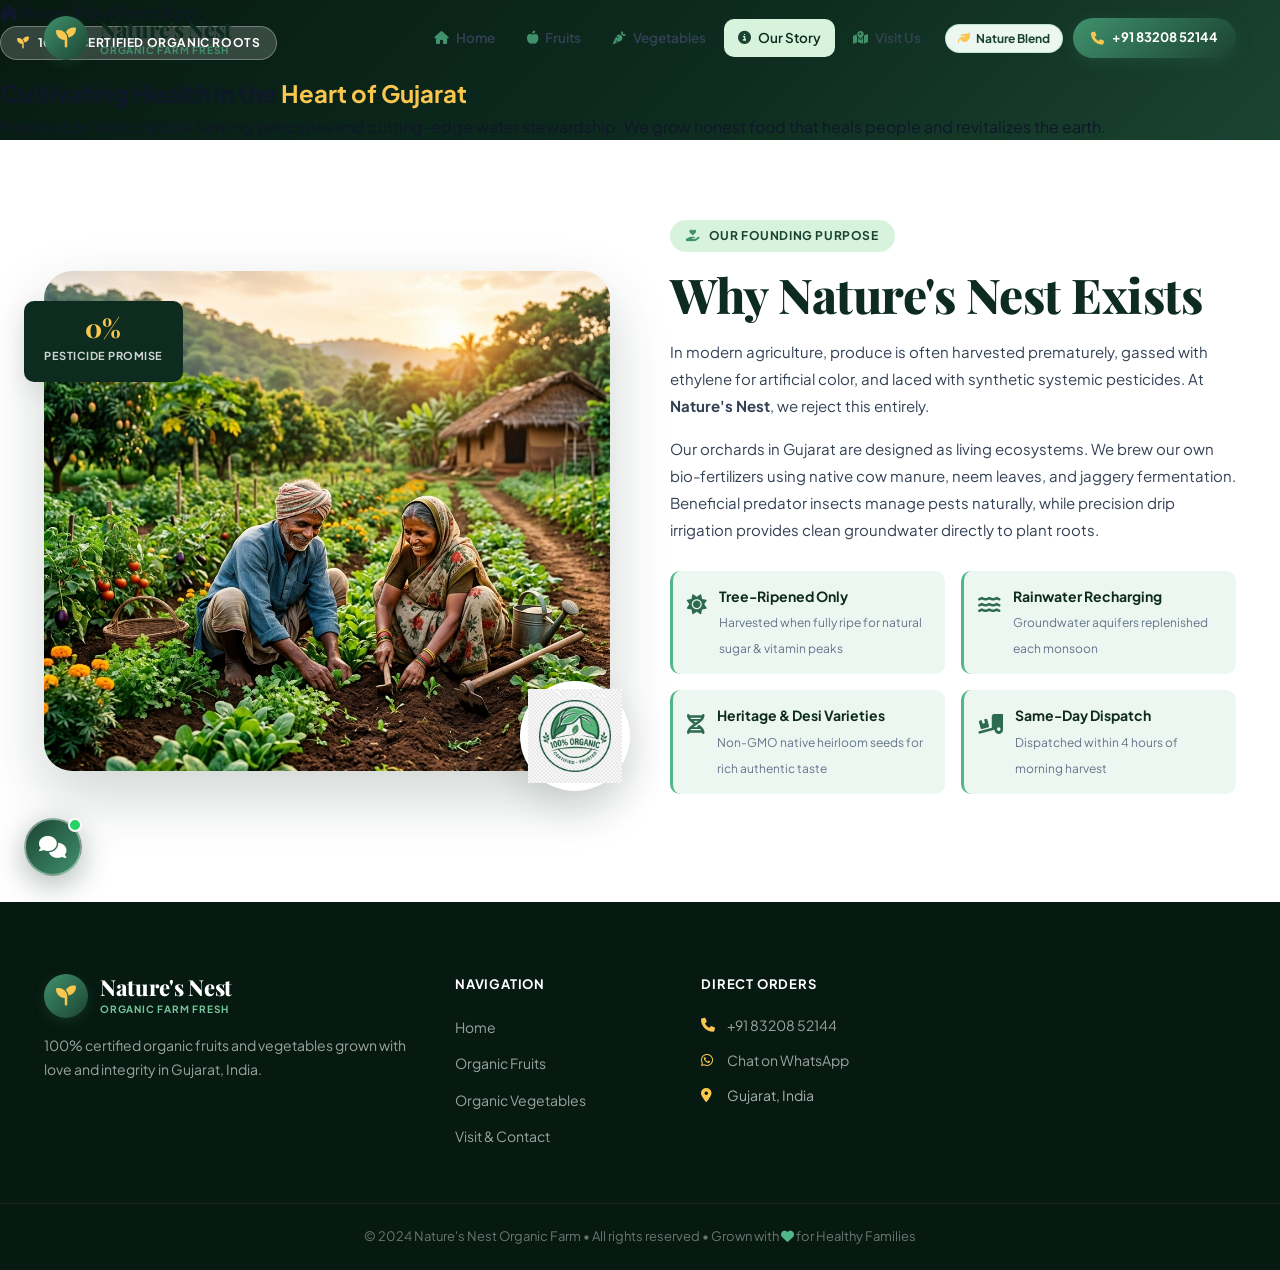
==== about.html @ e797f004 "feat: Fruit & Veg dual theme, 20 dedicated local produce images, AI Farm Chatbot, separate product-d" ====
<!DOCTYPE html>
<html lang="en">
<head>
  <meta charset="UTF-8" />
  <meta name="viewport" content="width=device-width, initial-scale=1.0" />

  <title>About Our Organic Farm | Nature's Nest Gujarat, India</title>
  <meta name="description" content="Learn about Nature's Nest Organic Farm in Gujarat — 100% chemical-free sustainable farming, native composting, drip irrigation, and heritage seeds." />
  <meta name="robots" content="index, follow" />

  <!-- Google Fonts -->
  <link rel="preconnect" href="https://fonts.googleapis.com" />
  <link rel="preconnect" href="https://fonts.gstatic.com" crossorigin />
  <link href="https://fonts.googleapis.com/css2?family=Playfair+Display:ital,wght@0,500;0,600;0,700;0,800;1,400&family=Plus+Jakarta+Sans:wght@300;400;500;600;700;800&display=swap" rel="stylesheet" />

  <!-- FontAwesome 6 -->
  <link rel="stylesheet" href="https://cdnjs.cloudflare.com/ajax/libs/font-awesome/6.5.1/css/all.min.css" />

  <!-- Stylesheets -->
  <link rel="stylesheet" href="css/shared.css" />
  <link rel="stylesheet" href="css/chatbot.css" />
  <link rel="stylesheet" href="css/home.css" />
</head>
<body>

  <!-- Navigation -->
  <header class="header scrolled" id="header">
    <div class="nav-container">
      <a href="index.html" class="logo" aria-label="Nature's Nest Home">
        <div class="logo-icon-wrap">
          <i class="fa-solid fa-seedling"></i>
        </div>
        <div class="logo-words">
          <span class="logo-name">Nature's Nest</span>
          <span class="logo-sub">Organic Farm Fresh</span>
        </div>
      </a>

      <nav class="nav-links" id="nav-links">
        <a href="index.html" class="nav-link"><i class="fa-solid fa-house"></i> Home</a>
        <a href="fruits.html" class="nav-link"><i class="fa-solid fa-apple-whole"></i> Fruits</a>
        <a href="vegetables.html" class="nav-link"><i class="fa-solid fa-carrot"></i> Vegetables</a>
        <a href="about.html" class="nav-link active"><i class="fa-solid fa-circle-info"></i> Our Story</a>
        <a href="contact.html" class="nav-link"><i class="fa-solid fa-map-location-dot"></i> Visit Us</a>
        <a href="tel:+918320852144" class="nav-cta">
          <i class="fa-solid fa-phone"></i> +91 83208 52144
        </a>
      </nav>

      <button class="hamburger" id="hamburger" aria-label="Toggle menu">
        <span></span><span></span><span></span>
      </button>
    </div>
  </header>

  <!-- About Hero -->
  <section class="page-hero" style="background: linear-gradient(135deg, var(--g950) 0%, var(--g900) 55%, var(--g800) 100%);">
    <div class="page-hero-content">
      <nav class="breadcrumb">
        <a href="index.html"><i class="fa-solid fa-house"></i> Home</a>
        <i class="fa-solid fa-chevron-right"></i>
        <span>Our Farm Story</span>
      </nav>
      <span class="section-pill light"><i class="fa-solid fa-seedling"></i> 100% Certified Organic Roots</span>
      <h1 class="page-hero-title">Cultivating Health in the <span class="txt-gold">Heart of Gujarat</span></h1>
      <p class="page-hero-sub">
        Founded on Vedic natural farming principles and cutting-edge water stewardship. We grow honest food that heals people and revitalizes the earth.
      </p>
    </div>
  </section>

  <!-- Story In-Depth -->
  <main class="about-section" style="padding: 80px 0;">
    <div class="container">
      <div class="about-grid">
        <div class="about-img-stack">
          <img src="images/farm_story.png" alt="Lush organic farm fields in Gujarat" class="about-main-img" />
          <div class="about-badge-card">
            <img src="images/organic_badge.png" alt="Organic seal" />
          </div>
          <div class="about-floating-stat">
            <span class="afs-num">0%</span>
            <span class="afs-text">Pesticide Promise</span>
          </div>
        </div>

        <div class="about-text-col">
          <span class="section-pill"><i class="fa-solid fa-hand-holding-heart"></i> Our Founding Purpose</span>
          <h2 class="section-title">Why Nature's Nest Exists</h2>
          <p class="about-p">
            In modern agriculture, produce is often harvested prematurely, gassed with ethylene for artificial color, and laced with synthetic systemic pesticides. 
            At <strong>Nature's Nest</strong>, we reject this entirely.
          </p>
          <p class="about-p">
            Our orchards in Gujarat are designed as living ecosystems. We brew our own bio-fertilizers using native cow manure, neem leaves, and jaggery fermentation. 
            Beneficial predator insects manage pests naturally, while precision drip irrigation provides clean groundwater directly to plant roots.
          </p>

          <div class="about-feats">
            <div class="ab-feat">
              <span class="ab-feat-icon"><i class="fa-solid fa-sun"></i></span>
              <div>
                <strong>Tree-Ripened Only</strong>
                <small>Harvested when fully ripe for natural sugar &amp; vitamin peaks</small>
              </div>
            </div>
            <div class="ab-feat">
              <span class="ab-feat-icon"><i class="fa-solid fa-water"></i></span>
              <div>
                <strong>Rainwater Recharging</strong>
                <small>Groundwater aquifers replenished each monsoon</small>
              </div>
            </div>
            <div class="ab-feat">
              <span class="ab-feat-icon"><i class="fa-solid fa-dna"></i></span>
              <div>
                <strong>Heritage &amp; Desi Varieties</strong>
                <small>Non-GMO native heirloom seeds for rich authentic taste</small>
              </div>
            </div>
            <div class="ab-feat">
              <span class="ab-feat-icon"><i class="fa-solid fa-truck-ramp-box"></i></span>
              <div>
                <strong>Same-Day Dispatch</strong>
                <small>Dispatched within 4 hours of morning harvest</small>
              </div>
            </div>
          </div>
        </div>
      </div>
    </div>
  </main>

  <!-- Footer -->
  <footer class="footer" aria-label="Site footer">
    <div class="footer-top">
      <div class="container">
        <div class="footer-grid">
          <div class="footer-brand">
            <div class="logo">
              <div class="logo-icon-wrap"><i class="fa-solid fa-seedling"></i></div>
              <div class="logo-words">
                <span class="logo-name">Nature's Nest</span>
                <span class="logo-sub">Organic Farm Fresh</span>
              </div>
            </div>
            <p class="footer-tagline">100% certified organic fruits and vegetables grown with love and integrity in Gujarat, India.</p>
          </div>
          <div class="footer-col">
            <h5>Navigation</h5>
            <ul>
              <li><a href="index.html">Home</a></li>
              <li><a href="fruits.html">Organic Fruits</a></li>
              <li><a href="vegetables.html">Organic Vegetables</a></li>
              <li><a href="contact.html">Visit &amp; Contact</a></li>
            </ul>
          </div>
          <div class="footer-col">
            <h5>Direct Orders</h5>
            <div class="footer-contact">
              <a href="tel:+918320852144" class="fc-item"><i class="fa-solid fa-phone"></i> +91 83208 52144</a>
              <a href="https://wa.me/918320852144" class="fc-item" target="_blank" rel="noopener"><i class="fa-brands fa-whatsapp"></i> Chat on WhatsApp</a>
              <span class="fc-item"><i class="fa-solid fa-location-dot"></i> Gujarat, India</span>
            </div>
          </div>
        </div>
      </div>
    </div>
    <div class="footer-bottom">
      <div class="container">
        <p>&copy; 2024 Nature's Nest Organic Farm &bull; All rights reserved &bull; Grown with <i class="fa-solid fa-heart" style="color: #52b788;"></i> for Healthy Families</p>
      </div>
    </div>
  </footer>

  <script src="js/shared.js"></script>
  <script src="js/chatbot.js"></script>
</body>
</html>
---- css/shared.css ----
/* ═══════════════════════════════════════════
   NATURE'S NEST — SHARED CSS (Global Architecture)
═══════════════════════════════════════════ */

/* ── RESET & BASE ── */
*, *::before, *::after {
  box-sizing: border-box;
  margin: 0;
  padding: 0;
}

:root {
  /* Default Organic Theme (Balanced Nature) */
  --theme-primary: #1b4332;
  --theme-secondary: #2d6a4f;
  --theme-accent: #52b788;
  --theme-highlight: #f9c74f;
  --theme-glow: rgba(82, 183, 136, 0.25);
  --theme-hero-overlay: linear-gradient(135deg, rgba(7, 26, 18, 0.92) 0%, rgba(13, 43, 30, 0.78) 55%, rgba(27, 67, 50, 0.65) 100%);

  /* Organic Greens Palette */
  --g950: #071a12;
  --g900: #0d2b1e;
  --g800: #1b4332;
  --g700: #2d6a4f;
  --g600: #40916c;
  --g500: #52b788;
  --g400: #74c69d;
  --g300: #95d5b2;
  --g200: #b7e4c7;
  --g100: #d8f3dc;
  --g50:  #f2f9f5;

  /* Accent Tones */
  --gold:    #f9c74f;
  --gold-d:  #f4a261;
  --wa:      #25d366;
  --wa-d:    #128c7e;
  --call:    #3b82f6;
  --call-d:  #1d4ed8;

  /* Typography & Surfaces */
  --txt-dark:  #0f172a;
  --txt-mid:   #334155;
  --txt-light: #64748b;
  --txt-muted: #94a3b8;

  --white:    #ffffff;
  --bg-light: #f8faf8;
  --bg-alt:   #edf7f1;

  /* Elevated Shadows */
  --sh-sm: 0 2px 8px rgba(13, 43, 30, 0.06);
  --sh-md: 0 8px 24px rgba(13, 43, 30, 0.1);
  --sh-lg: 0 16px 40px rgba(13, 43, 30, 0.14);
  --sh-xl: 0 24px 60px rgba(13, 43, 30, 0.2);

  /* Border Radii */
  --r-sm: 10px;
  --r-md: 18px;
  --r-lg: 28px;
  --r-xl: 40px;
  --r-full: 9999px;

  /* Animation Timings */
  --ease: cubic-bezier(0.16, 1, 0.3, 1);
  --t-fast: all 0.2s var(--ease);
  --t-mid:  all 0.35s var(--ease);
  --t-slow: all 0.6s var(--ease);
}

/* ════ DUAL THEME OVERRIDES ════ */
body.theme-fruits {
  --theme-primary: #9d0208;
  --theme-secondary: #dc2f02;
  --theme-accent: #f48c06;
  --theme-highlight: #faa307;
  --theme-glow: rgba(244, 140, 6, 0.3);
  --theme-hero-overlay: linear-gradient(135deg, rgba(60, 9, 14, 0.92) 0%, rgba(106, 4, 15, 0.8) 55%, rgba(157, 2, 8, 0.65) 100%);
  --bg-light: #fffcf8;
  --bg-alt: #fdf5ea;
}

body.theme-vegetables {
  --theme-primary: #132a13;
  --theme-secondary: #31572c;
  --theme-accent: #4f772d;
  --theme-highlight: #90a955;
  --theme-glow: rgba(79, 119, 45, 0.28);
  --theme-hero-overlay: linear-gradient(135deg, rgba(7, 26, 18, 0.94) 0%, rgba(19, 42, 19, 0.85) 55%, rgba(49, 87, 44, 0.7) 100%);
  --bg-light: #f6fbf7;
  --bg-alt: #ebf5ee;
}

html {
  scroll-behavior: smooth;
  font-size: 16px;
}

body {
  font-family: 'Plus Jakarta Sans', system-ui, -apple-system, sans-serif;
  background: var(--white);
  color: var(--txt-dark);
  line-height: 1.65;
  overflow-x: hidden;
  -webkit-font-smoothing: antialiased;
  transition: background-color 0.4s var(--ease), color 0.4s var(--ease);
}

a { text-decoration: none; color: inherit; }
img { max-width: 100%; display: block; }
ul, ol { list-style: none; }
button { font-family: inherit; cursor: pointer; border: none; background: none; }

/* ── CONTAINER ── */
.container {
  width: 100%;
  max-width: 1240px;
  margin: 0 auto;
  padding: 0 24px;
}

@media (max-width: 640px) {
  .container { padding: 0 18px; }
}

/* ════════════════════════════════
   PAGE LOADER
════════════════════════════════ */
.page-loader {
  position: fixed;
  inset: 0;
  background: var(--g950);
  display: flex;
  align-items: center;
  justify-content: center;
  z-index: 10000;
  transition: opacity 0.5s var(--ease), visibility 0.5s;
}
.page-loader.hidden {
  opacity: 0;
  visibility: hidden;
  pointer-events: none;
}
.loader-inner {
  text-align: center;
  color: white;
  display: flex;
  flex-direction: column;
  align-items: center;
  gap: 16px;
}
.loader-icon {
  width: 72px;
  height: 72px;
  border-radius: var(--r-full);
  background: linear-gradient(135deg, rgba(82,183,136,0.25), rgba(249,199,79,0.2));
  border: 1px solid rgba(255,255,255,0.2);
  display: flex;
  align-items: center;
  justify-content: center;
  font-size: 32px;
  color: var(--g400);
  animation: loaderPulse 1.4s ease-in-out infinite alternate;
}
@keyframes loaderPulse {
  from { transform: scale(0.95); box-shadow: 0 0 0 rgba(116,198,157,0); }
  to   { transform: scale(1.08); box-shadow: 0 0 26px rgba(116,198,157,0.45); }
}
.loader-bar {
  width: 220px;
  height: 4px;
  background: rgba(255,255,255,0.15);
  border-radius: var(--r-full);
  overflow: hidden;
}
.loader-fill {
  height: 100%;
  background: linear-gradient(90deg, var(--g400), var(--gold));
  border-radius: var(--r-full);
  animation: loaderFill 1.2s ease-in-out forwards;
}
@keyframes loaderFill {
  from { width: 0%; }
  to   { width: 100%; }
}
.loader-inner span {
  font-size: 13px;
  color: rgba(255,255,255,0.75);
  letter-spacing: 0.5px;
  font-weight: 600;
}

/* ════════════════════════════════
   SCROLL PROGRESS
════════════════════════════════ */
.scroll-progress {
  position: fixed;
  top: 0;
  left: 0;
  height: 3px;
  width: 0%;
  background: linear-gradient(90deg, var(--theme-accent), var(--wa), var(--theme-highlight));
  z-index: 9999;
  transition: width 0.1s linear;
}

/* ════════════════════════════════
   FLOATING ACTION BUTTONS
════════════════════════════════ */
.floating-buttons {
  position: fixed;
  right: 24px;
  bottom: 28px;
  z-index: 999;
  display: flex;
  flex-direction: column;
  gap: 12px;
  align-items: flex-end;
}
.fab-btn {
  display: flex;
  align-items: center;
  gap: 10px;
  padding: 0 20px 0 16px;
  height: 52px;
  border-radius: var(--r-full);
  color: white;
  font-size: 14px;
  font-weight: 700;
  box-shadow: var(--sh-md);
  transition: var(--t-mid);
  white-space: nowrap;
}
.fab-btn i { font-size: 20px; }
.fab-btn:hover {
  transform: translateY(-4px) scale(1.03);
  box-shadow: var(--sh-lg);
}
.whatsapp-btn { background: linear-gradient(135deg, var(--wa), var(--wa-d)); }
.call-btn     { background: linear-gradient(135deg, var(--call), var(--call-d)); }

/* ════════════════════════════════
   HEADER & NAVBAR
════════════════════════════════ */
.header {
  position: fixed;
  top: 0; left: 0; right: 0;
  z-index: 500;
  padding: 16px 0;
  transition: var(--t-mid);
}
.header.scrolled {
  background: rgba(255, 255, 255, 0.95);
  backdrop-filter: blur(20px);
  -webkit-backdrop-filter: blur(20px);
  box-shadow: 0 4px 20px rgba(13, 43, 30, 0.08);
  padding: 12px 0;
}

.nav-container {
  max-width: 1240px;
  margin: 0 auto;
  padding: 0 24px;
  display: flex;
  align-items: center;
  justify-content: space-between;
  gap: 16px;
}

/* Brand Logo */
.logo {
  display: flex;
  align-items: center;
  gap: 12px;
  flex-shrink: 0;
}
.logo-icon-wrap {
  width: 44px;
  height: 44px;
  border-radius: var(--r-full);
  background: linear-gradient(135deg, var(--g600), var(--g800));
  display: flex;
  align-items: center;
  justify-content: center;
  color: var(--gold);
  font-size: 20px;
  box-shadow: 0 4px 12px rgba(45, 106, 79, 0.25);
  transition: var(--t-fast);
}
.logo:hover .logo-icon-wrap {
  transform: rotate(-10deg) scale(1.05);
}
.logo-words { display: flex; flex-direction: column; gap: 1px; }
.logo-name {
  font-family: 'Playfair Display', serif;
  font-size: 22px;
  font-weight: 800;
  color: var(--g900);
  line-height: 1.1;
  letter-spacing: -0.3px;
}
.logo-sub {
  font-size: 10px;
  font-weight: 700;
  color: var(--g600);
  letter-spacing: 0.8px;
  text-transform: uppercase;
}

/* Navigation Links */
.nav-links {
  display: flex;
  align-items: center;
  gap: 4px;
}
.nav-link {
  display: inline-flex;
  align-items: center;
  gap: 7px;
  padding: 8px 14px;
  font-size: 13.5px;
  font-weight: 600;
  color: var(--txt-mid);
  border-radius: var(--r-sm);
  transition: var(--t-fast);
}
.nav-link i { font-size: 13px; color: var(--g600); }
.nav-link:hover, .nav-link.active {
  color: var(--g900);
  background: var(--g100);
}
.nav-link.active i { color: var(--g800); }

/* Theme Switcher Toggle Pill */
.theme-switch-btn {
  display: inline-flex;
  align-items: center;
  gap: 6px;
  padding: 6px 12px;
  border-radius: var(--r-full);
  background: var(--bg-alt);
  border: 1px solid rgba(82, 183, 136, 0.3);
  font-size: 12px;
  font-weight: 700;
  color: var(--g800);
  cursor: pointer;
  transition: var(--t-fast);
  margin-left: 6px;
}
.theme-switch-btn:hover {
  background: var(--g800);
  color: #fff;
}
.theme-switch-btn i { color: var(--gold); }

.nav-cta {
  background: linear-gradient(135deg, var(--g600), var(--g800));
  color: white !important;
  padding: 9px 18px;
  border-radius: var(--r-full);
  font-weight: 700;
  font-size: 13px;
  display: inline-flex;
  align-items: center;
  gap: 8px;
  box-shadow: 0 4px 16px rgba(45, 106, 79, 0.3);
  transition: var(--t-mid);
  margin-left: 6px;
}
.nav-cta i { font-size: 13px; color: var(--gold); }
.nav-cta:hover {
  transform: translateY(-2px);
  box-shadow: 0 8px 24px rgba(45, 106, 79, 0.45);
}

/* Hamburger toggle */
.hamburger {
  display: none;
  flex-direction: column;
  gap: 5px;
  padding: 8px;
  cursor: pointer;
}
.hamburger span {
  display: block;
  width: 26px;
  height: 2.5px;
  background: var(--g900);
  border-radius: 2px;
  transition: var(--t-mid);
}

/* ════════════════════════════════
   BUTTONS
════════════════════════════════ */
.btn {
  display: inline-flex;
  align-items: center;
  justify-content: center;
  gap: 10px;
  padding: 13px 26px;
  border-radius: var(--r-full);
  font-family: inherit;
  font-weight: 700;
  font-size: 14px;
  cursor: pointer;
  transition: var(--t-mid);
  position: relative;
  overflow: hidden;
  letter-spacing: 0.2px;
}
.btn i { font-size: 15px; }

.btn-primary {
  background: linear-gradient(135deg, var(--theme-secondary), var(--theme-primary));
  color: white;
  box-shadow: 0 4px 20px var(--theme-glow);
}
.btn-primary:hover {
  transform: translateY(-2px);
  box-shadow: 0 8px 30px var(--theme-glow);
}

.btn-whatsapp {
  background: linear-gradient(135deg, var(--wa), var(--wa-d));
  color: white;
  box-shadow: 0 4px 20px rgba(37, 211, 102, 0.3);
}
.btn-whatsapp:hover {
  transform: translateY(-2px);
  box-shadow: 0 8px 30px rgba(37, 211, 102, 0.45);
}

.btn-call {
  background: linear-gradient(135deg, var(--call), var(--call-d));
  color: white;
  box-shadow: 0 4px 20px rgba(59, 130, 246, 0.3);
}
.btn-call:hover {
  transform: translateY(-2px);
  box-shadow: 0 8px 30px rgba(59, 130, 246, 0.45);
}

.btn-green-outline {
  background: rgba(255, 255, 255, 0.12);
  color: white;
  border: 1.5px solid rgba(255, 255, 255, 0.5);
  backdrop-filter: blur(8px);
}
.btn-green-outline:hover {
  background: rgba(255, 255, 255, 0.25);
  transform: translateY(-2px);
}

.btn-outline-green {
  background: transparent;
  color: var(--g700);
  border: 1.5px solid var(--g600);
}
.btn-outline-green:hover {
  background: var(--g600);
  color: white;
  transform: translateY(-2px);
}

.btn-outline-light {
  background: rgba(255, 255, 255, 0.15);
  color: white;
  border: 1.5px solid rgba(255, 255, 255, 0.4);
}
.btn-outline-light:hover {
  background: rgba(255, 255, 255, 0.3);
  transform: translateY(-2px);
}

.btn-xl {
  padding: 15px 32px;
  font-size: 15px;
}

/* ════════════════════════════════
   TYPOGRAPHY & SECTION HEADS
════════════════════════════════ */
.section-pill {
  display: inline-flex;
  align-items: center;
  gap: 8px;
  background: var(--g100);
  color: var(--g800);
  padding: 6px 16px;
  border-radius: var(--r-full);
  font-size: 12px;
  font-weight: 700;
  letter-spacing: 0.6px;
  text-transform: uppercase;
  margin-bottom: 14px;
}
.section-pill i { font-size: 12px; color: var(--g600); }
.section-pill.light {
  background: rgba(255, 255, 255, 0.18);
  color: white;
  border: 1px solid rgba(255, 255, 255, 0.3);
  backdrop-filter: blur(8px);
}
.section-pill.light i { color: var(--gold); }

.section-title {
  font-family: 'Playfair Display', serif;
  font-size: clamp(28px, 4vw, 48px);
  font-weight: 800;
  color: var(--g900);
  line-height: 1.2;
  margin-bottom: 14px;
  letter-spacing: -0.5px;
}
.section-desc {
  font-size: clamp(14px, 1.6vw, 17px);
  color: var(--txt-light);
  max-width: 620px;
  line-height: 1.7;
}
.section-head {
  text-align: center;
  margin-bottom: 52px;
}
.section-head .section-desc { margin: 0 auto; }

.txt-gold  { color: var(--gold); }
.txt-green { color: var(--g400); }
.light-title { color: white; }
.light-desc  { color: rgba(255, 255, 255, 0.8); }

/* ════════════════════════════════
   TRUST VALUE BAR
════════════════════════════════ */
.trust-bar {
  background: var(--g900);
  padding: 22px 0;
  border-bottom: 1px solid rgba(255, 255, 255, 0.08);
}
.trust-row {
  display: flex;
  align-items: center;
  justify-content: center;
  flex-wrap: wrap;
  gap: 16px;
}
.trust-chip {
  display: flex;
  align-items: center;
  gap: 10px;
  color: rgba(255, 255, 255, 0.88);
  font-size: 14px;
  padding: 6px 20px;
}
.tc-icon {
  color: var(--gold);
  font-size: 16px;
}
.trust-sep {
  width: 1px;
  height: 28px;
  background: rgba(255, 255, 255, 0.18);
}

/* ════════════════════════════════
   ORDER PROCESS (3 STEPS)
════════════════════════════════ */
.order-section {
  padding: 100px 0;
  background: linear-gradient(135deg, var(--g950) 0%, var(--g900) 50%, var(--g800) 100%);
  color: white;
  position: relative;
  overflow: hidden;
}
.order-bg-animated {
  position: absolute;
  inset: 0;
  background: radial-gradient(ellipse at 25% 40%, rgba(82,183,136,0.18) 0%, transparent 55%),
              radial-gradient(ellipse at 75% 60%, rgba(249,199,79,0.1) 0%, transparent 55%);
}
.steps-row {
  display: flex;
  align-items: center;
  justify-content: center;
  gap: 18px;
  flex-wrap: wrap;
  margin-bottom: 48px;
}
.step-card {
  background: rgba(255, 255, 255, 0.07);
  backdrop-filter: blur(14px);
  border: 1px solid rgba(255, 255, 255, 0.14);
  border-radius: var(--r-md);
  padding: 34px 24px;
  text-align: center;
  flex: 1;
  min-width: 220px;
  max-width: 280px;
  transition: var(--t-mid);
}
.step-card:hover {
  background: rgba(255, 255, 255, 0.13);
  transform: translateY(-6px);
  border-color: rgba(255, 255, 255, 0.28);
}
.step-card a { color: var(--gold); text-decoration: underline; }
.step-num {
  font-size: 12px;
  font-weight: 800;
  color: var(--gold);
  letter-spacing: 1.2px;
  margin-bottom: 12px;
}
.step-icon {
  font-size: 34px;
  color: var(--g400);
  margin-bottom: 16px;
}
.step-card h3 { font-size: 18px; font-weight: 700; margin-bottom: 8px; }
.step-card p  { font-size: 13px; color: rgba(255, 255, 255, 0.75); line-height: 1.6; }
.step-connector {
  font-size: 20px;
  color: rgba(255, 255, 255, 0.3);
}
.order-actions {
  display: flex;
  gap: 16px;
  justify-content: center;
  flex-wrap: wrap;
}

/* ════════════════════════════════
   CONTACT & GOOGLE MAPS
════════════════════════════════ */
.contact-section { padding: 96px 0; background: var(--bg-light); }
.contact-layout {
  display: grid;
  grid-template-columns: 1fr 1.5fr;
  gap: 40px;
  align-items: start;
}
.contact-cards-col { display: flex; flex-direction: column; gap: 14px; }
.ccard {
  display: flex;
  align-items: center;
  gap: 16px;
  background: white;
  border-radius: var(--r-md);
  padding: 18px 20px;
  box-shadow: var(--sh-sm);
  border: 1px solid rgba(82,183,136,0.15);
  transition: var(--t-fast);
}
.ccard:hover { transform: translateX(6px); box-shadow: var(--sh-md); }
.ccard-icon {
  width: 48px;
  height: 48px;
  border-radius: var(--r-sm);
  display: flex;
  align-items: center;
  justify-content: center;
  font-size: 20px;
  color: white;
  flex-shrink: 0;
}
.ccard-body { display: flex; flex-direction: column; gap: 2px; }
.ccard-body h4 { font-size: 12px; font-weight: 800; color: var(--txt-mid); text-transform: uppercase; letter-spacing: 0.5px; }
.ccard-link { font-size: 15px; font-weight: 700; color: var(--g800); }
.ccard-body span { font-size: 13px; color: var(--txt-light); }

.btn-directions-full {
  display: inline-flex;
  align-items: center;
  justify-content: center;
  gap: 10px;
  padding: 14px 24px;
  background: linear-gradient(135deg, var(--g700), var(--g900));
  color: white;
  border-radius: var(--r-full);
  font-weight: 700;
  font-size: 14px;
  box-shadow: var(--sh-md);
  transition: var(--t-mid);
  margin-top: 8px;
}
.btn-directions-full:hover {
  transform: translateY(-2px);
  box-shadow: var(--sh-lg);
}

.map-wrapper {
  border-radius: var(--r-lg);
  overflow: hidden;
  box-shadow: var(--sh-lg);
  border: 1px solid rgba(82,183,136,0.2);
}
.map-header {
  background: var(--g900);
  color: white;
  padding: 14px 20px;
  font-size: 14px;
  font-weight: 600;
  display: flex;
  align-items: center;
  gap: 10px;
}
.map-header i { color: var(--gold); }
.map-wrapper iframe { display: block; border: 0; }
.map-open-btn {
  display: flex;
  align-items: center;
  justify-content: center;
  gap: 8px;
  padding: 14px;
  background: linear-gradient(135deg, var(--g600), var(--g800));
  color: white;
  font-weight: 700;
  font-size: 14px;
  transition: var(--t-fast);
}
.map-open-btn:hover { background: var(--g700); }

/* ════════════════════════════════
   FOOTER
════════════════════════════════ */
.footer { background: var(--g950); color: rgba(255,255,255,0.75); }
.footer-top { padding: 72px 0 44px; border-bottom: 1px solid rgba(255,255,255,0.08); }
.footer-grid {
  display: grid;
  grid-template-columns: 1.8fr 1fr 1fr 1.4fr;
  gap: 40px;
}
.footer-brand .logo-name { color: white; }
.footer-brand .logo-sub  { color: var(--g400); }
.footer-tagline {
  font-size: 14px;
  color: rgba(255,255,255,0.6);
  margin: 16px 0 20px;
  line-height: 1.7;
}
.footer-socials { display: flex; gap: 10px; }
.fsoc {
  width: 40px; height: 40px;
  border-radius: var(--r-full);
  display: flex; align-items: center; justify-content: center;
  font-size: 17px;
  color: white;
  transition: var(--t-fast);
}
.fsoc.wa { background: var(--wa); }
.fsoc.ph { background: var(--g600); }
.fsoc:hover { transform: translateY(-3px); }

.footer-col h5 {
  font-size: 13px;
  font-weight: 700;
  color: white;
  text-transform: uppercase;
  letter-spacing: 0.8px;
  margin-bottom: 18px;
}
.footer-col ul li { margin-bottom: 10px; }
.footer-col a {
  font-size: 14px;
  color: rgba(255,255,255,0.6);
  transition: var(--t-fast);
}
.footer-col a:hover { color: var(--gold); padding-left: 4px; }

.footer-contact { display: flex; flex-direction: column; gap: 12px; }
.fc-item {
  display: flex;
  align-items: center;
  gap: 10px;
  font-size: 14px;
  color: rgba(255,255,255,0.65);
  transition: var(--t-fast);
}
.fc-item i { color: var(--gold); width: 16px; }
.fc-item:hover { color: white; }

.footer-bottom {
  padding: 22px 0;
  text-align: center;
  font-size: 13px;
  color: rgba(255,255,255,0.4);
}

/* ════════════════════════════════
   SCROLL REVEAL ANIMATIONS
════════════════════════════════ */
.reveal-up, .reveal-left, .reveal-right {
  opacity: 0;
  transition: opacity 0.7s var(--ease), transform 0.7s var(--ease);
}
.reveal-up    { transform: translateY(35px); }
.reveal-left  { transform: translateX(-35px); }
.reveal-right { transform: translateX(35px); }

.reveal-up.in, .reveal-left.in, .reveal-right.in {
  opacity: 1;
  transform: translate(0);
}

/* ════════════════════════════════
   RESPONSIVE DESIGN (Media Queries)
════════════════════════════════ */
@media (max-width: 1024px) {
  .footer-grid { grid-template-columns: 1fr 1fr; gap: 32px; }
  .contact-layout { grid-template-columns: 1fr; }
}

@media (max-width: 768px) {
  .nav-links {
    position: fixed;
    top: 72px; left: 0; right: 0;
    background: rgba(255, 255, 255, 0.98);
    backdrop-filter: blur(24px);
    flex-direction: column;
    padding: 24px 20px;
    gap: 8px;
    transform: translateY(-110%);
    opacity: 0;
    transition: var(--t-mid);
    box-shadow: var(--sh-lg);
    pointer-events: none;
    border-bottom: 1px solid rgba(82, 183, 136, 0.2);
  }
  .nav-links.open {
    transform: translateY(0);
    opacity: 1;
    pointer-events: auto;
  }
  .nav-link, .nav-cta {
    width: 100%;
    justify-content: center;
    padding: 12px;
  }
  .hamburger { display: flex; }
  .trust-sep { display: none; }
  .trust-chip { padding: 4px 12px; }
  .steps-row { flex-direction: column; align-items: center; }
  .step-connector { transform: rotate(90deg); margin: 4px 0; }
  .footer-grid { grid-template-columns: 1fr; gap: 28px; }
  .order-actions { flex-direction: column; align-items: center; width: 100%; }
  .order-actions .btn { width: 100%; max-width: 340px; }
}

@media (max-width: 480px) {
  .btn-xl { padding: 13px 24px; font-size: 14px; }
  .floating-buttons { right: 14px; bottom: 20px; }
  .fab-btn { height: 46px; padding: 0 16px 0 12px; font-size: 13px; }
}
---- css/chatbot.css ----
/* ═══════════════════════════════════════════
   NATURE'S NEST — FARM CHATBOT CSS
═══════════════════════════════════════════ */

.chatbot-wrapper {
  position: fixed;
  bottom: 24px;
  left: 24px;
  z-index: 1000;
  font-family: 'Plus Jakarta Sans', system-ui, sans-serif;
}

/* Chatbot Floating Trigger Button */
.chatbot-trigger {
  width: 58px;
  height: 58px;
  border-radius: 50%;
  background: linear-gradient(135deg, #1b4332, #40916c);
  color: #fff;
  border: 2px solid rgba(255, 255, 255, 0.4);
  box-shadow: 0 8px 30px rgba(13, 43, 30, 0.35);
  display: flex;
  align-items: center;
  justify-content: center;
  font-size: 22px;
  cursor: pointer;
  transition: all 0.35s cubic-bezier(0.16, 1, 0.3, 1);
  position: relative;
}

.chatbot-trigger:hover {
  transform: translateY(-4px) scale(1.06);
  box-shadow: 0 14px 38px rgba(13, 43, 30, 0.45);
}

.chatbot-badge-pulse {
  position: absolute;
  top: -2px;
  right: -2px;
  width: 14px;
  height: 14px;
  border-radius: 50%;
  background: #25d366;
  border: 2px solid #fff;
  animation: badgePing 2s infinite;
}

@keyframes badgePing {
  0% { box-shadow: 0 0 0 0 rgba(37, 211, 102, 0.6); }
  70% { box-shadow: 0 0 0 8px rgba(37, 211, 102, 0); }
  100% { box-shadow: 0 0 0 0 rgba(37, 211, 102, 0); }
}

.chatbot-label-tooltip {
  position: absolute;
  left: 70px;
  background: #0d2b1e;
  color: #fff;
  padding: 6px 14px;
  border-radius: 20px;
  font-size: 12px;
  font-weight: 700;
  white-space: nowrap;
  box-shadow: 0 4px 16px rgba(0,0,0,0.25);
  pointer-events: none;
  opacity: 0;
  transform: translateX(-8px);
  transition: all 0.3s ease;
}

.chatbot-trigger:hover .chatbot-label-tooltip {
  opacity: 1;
  transform: translateX(0);
}

/* Chatbot Window Container */
.chatbot-box {
  position: absolute;
  bottom: 74px;
  left: 0;
  width: 380px;
  max-width: calc(100vw - 32px);
  height: 540px;
  max-height: calc(100vh - 120px);
  background: #ffffff;
  border-radius: 24px;
  box-shadow: 0 20px 60px rgba(7, 26, 18, 0.3);
  border: 1px solid rgba(82, 183, 136, 0.25);
  display: flex;
  flex-direction: column;
  overflow: hidden;
  opacity: 0;
  visibility: hidden;
  transform: scale(0.92) translateY(20px);
  transform-origin: bottom left;
  transition: all 0.35s cubic-bezier(0.16, 1, 0.3, 1);
}

.chatbot-box.active {
  opacity: 1;
  visibility: visible;
  transform: scale(1) translateY(0);
}

/* Chat Header */
.chatbot-header {
  background: linear-gradient(135deg, #0d2b1e 0%, #1b4332 60%, #2d6a4f 100%);
  color: #fff;
  padding: 18px 20px;
  display: flex;
  align-items: center;
  justify-content: space-between;
  flex-shrink: 0;
}

.chatbot-header-info {
  display: flex;
  align-items: center;
  gap: 12px;
}

.chatbot-avatar {
  width: 42px;
  height: 42px;
  border-radius: 50%;
  background: rgba(255, 255, 255, 0.15);
  border: 1.5px solid rgba(255, 255, 255, 0.3);
  display: flex;
  align-items: center;
  justify-content: center;
  color: #f9c74f;
  font-size: 20px;
}

.chatbot-title-area h4 {
  font-size: 15px;
  font-weight: 800;
  margin: 0;
  color: #fff;
  letter-spacing: -0.2px;
}

.chatbot-status {
  font-size: 11px;
  color: #74c69d;
  display: flex;
  align-items: center;
  gap: 5px;
  font-weight: 600;
}

.status-dot {
  width: 7px;
  height: 7px;
  border-radius: 50%;
  background: #25d366;
}

.chatbot-close {
  background: rgba(255, 255, 255, 0.15);
  border: none;
  color: #fff;
  width: 32px;
  height: 32px;
  border-radius: 50%;
  display: flex;
  align-items: center;
  justify-content: center;
  cursor: pointer;
  transition: all 0.2s ease;
}

.chatbot-close:hover {
  background: rgba(255, 255, 255, 0.3);
  transform: rotate(90deg);
}

/* Live Harvest Banner */
.chatbot-banner {
  background: #f0faf4;
  border-bottom: 1px solid #d8f3dc;
  padding: 8px 16px;
  font-size: 11px;
  color: #1b4332;
  display: flex;
  align-items: center;
  gap: 8px;
  font-weight: 700;
}

.chatbot-banner i {
  color: #40916c;
}

/* Messages Body */
.chatbot-messages {
  flex: 1;
  padding: 16px;
  overflow-y: auto;
  display: flex;
  flex-direction: column;
  gap: 12px;
  background: #fdfdfd;
}

.chatbot-messages::-webkit-scrollbar {
  width: 5px;
}
.chatbot-messages::-webkit-scrollbar-thumb {
  background: #d8f3dc;
  border-radius: 10px;
}

/* Message Bubbles */
.chat-msg {
  display: flex;
  flex-direction: column;
  max-width: 86%;
  animation: msgFadeIn 0.3s ease forwards;
}

@keyframes msgFadeIn {
  from { opacity: 0; transform: translateY(8px); }
  to { opacity: 1; transform: translateY(0); }
}

.chat-msg.bot {
  align-self: flex-start;
}

.chat-msg.user {
  align-self: flex-end;
}

.chat-bubble {
  padding: 12px 16px;
  border-radius: 18px;
  font-size: 13.5px;
  line-height: 1.55;
  word-break: break-word;
}

.chat-msg.bot .chat-bubble {
  background: #f1f7f4;
  color: #0f172a;
  border-top-left-radius: 4px;
  border: 1px solid #e2efe8;
}

.chat-msg.user .chat-bubble {
  background: linear-gradient(135deg, #2d6a4f, #1b4332);
  color: #ffffff;
  border-top-right-radius: 4px;
}

.chat-time {
  font-size: 10px;
  color: #94a3b8;
  margin-top: 4px;
  padding: 0 4px;
}

.chat-msg.user .chat-time {
  text-align: right;
}

/* Suggestion Chips */
.chatbot-suggestions {
  display: flex;
  flex-wrap: wrap;
  gap: 6px;
  margin-top: 8px;
}

.chip-btn {
  background: #ffffff;
  border: 1px solid #74c69d;
  color: #1b4332;
  font-size: 11.5px;
  font-weight: 700;
  padding: 6px 12px;
  border-radius: 16px;
  cursor: pointer;
  transition: all 0.2s ease;
  display: inline-flex;
  align-items: center;
  gap: 5px;
}

.chip-btn:hover {
  background: #1b4332;
  color: #ffffff;
  border-color: #1b4332;
  transform: translateY(-2px);
}

.chip-btn i {
  color: #f9c74f;
}

.chip-btn:hover i {
  color: #f9c74f;
}

/* Order Quick Action in Chat */
.chat-action-card {
  margin-top: 10px;
  background: #ffffff;
  border: 1.5px solid #25d366;
  border-radius: 14px;
  padding: 12px 14px;
  display: flex;
  flex-direction: column;
  gap: 8px;
}

.chat-action-card h5 {
  font-size: 12.5px;
  font-weight: 800;
  color: #0d2b1e;
  margin: 0;
  display: flex;
  align-items: center;
  gap: 6px;
}

.chat-action-btn {
  display: inline-flex;
  align-items: center;
  justify-content: center;
  gap: 6px;
  background: #25d366;
  color: #fff;
  padding: 8px 14px;
  border-radius: 20px;
  font-size: 12px;
  font-weight: 800;
  text-decoration: none;
  transition: all 0.2s ease;
}

.chat-action-btn:hover {
  background: #128c7e;
  transform: translateY(-2px);
}

/* Typing Indicator */
.typing-dots {
  display: inline-flex;
  align-items: center;
  gap: 4px;
  padding: 8px 12px;
  background: #f1f7f4;
  border-radius: 14px;
  width: fit-content;
}

.typing-dot {
  width: 6px;
  height: 6px;
  border-radius: 50%;
  background: #52b788;
  animation: typingBounce 1.2s infinite ease-in-out;
}

.typing-dot:nth-child(2) { animation-delay: 0.2s; }
.typing-dot:nth-child(3) { animation-delay: 0.4s; }

@keyframes typingBounce {
  0%, 80%, 100% { transform: scale(0.6); opacity: 0.4; }
  40% { transform: scale(1.1); opacity: 1; }
}

/* Chat Input Footer */
.chatbot-footer {
  padding: 12px 14px;
  background: #ffffff;
  border-top: 1px solid #edf2f7;
  display: flex;
  align-items: center;
  gap: 8px;
}

.chatbot-input {
  flex: 1;
  padding: 10px 14px;
  border-radius: 20px;
  border: 1px solid #cbd5e1;
  font-size: 13px;
  outline: none;
  transition: border-color 0.2s ease;
  font-family: inherit;
}

.chatbot-input:focus {
  border-color: #2d6a4f;
  box-shadow: 0 0 0 3px rgba(45, 106, 79, 0.12);
}

.chatbot-send {
  width: 40px;
  height: 40px;
  border-radius: 50%;
  background: linear-gradient(135deg, #2d6a4f, #1b4332);
  color: #fff;
  border: none;
  display: flex;
  align-items: center;
  justify-content: center;
  font-size: 15px;
  cursor: pointer;
  transition: all 0.2s ease;
  flex-shrink: 0;
}

.chatbot-send:hover {
  transform: scale(1.08);
  background: #1b4332;
}

@media (max-width: 480px) {
  .chatbot-wrapper {
    bottom: 16px;
    left: 14px;
  }
  .chatbot-box {
    width: calc(100vw - 28px);
    height: 480px;
    bottom: 68px;
  }
}
---- css/home.css ----
/* ═══════════════════════════════════════════
   NATURE'S NEST — HOME PAGE CSS
═══════════════════════════════════════════ */

/* ════ HERO SECTION ════ */
.hero {
  position: relative;
  min-height: 100vh;
  display: flex;
  align-items: center;
  justify-content: center;
  overflow: hidden;
  background: var(--g950);
}
.hero-bg { position: absolute; inset: 0; z-index: 0; }
.hero-img {
  width: 100%;
  height: 100%;
  object-fit: cover;
  object-position: center;
  transform: scale(1.04);
  animation: heroZoom 20s ease infinite alternate;
}
@keyframes heroZoom {
  from { transform: scale(1.04); }
  to   { transform: scale(1.12); }
}
.hero-overlay {
  position: absolute; inset: 0;
  background: linear-gradient(135deg, rgba(7, 26, 18, 0.92) 0%, rgba(13, 43, 30, 0.78) 55%, rgba(27, 67, 50, 0.65) 100%);
}
.particle-canvas {
  position: absolute; inset: 0;
  z-index: 1;
  opacity: 0.55;
  pointer-events: none;
}

.hero-content {
  position: relative;
  z-index: 3;
  text-align: center;
  padding: 120px 24px 90px;
  max-width: 960px;
}

/* Staggered entrance */
.hero-anim {
  opacity: 0;
  transform: translateY(24px);
  animation: heroIn 0.7s var(--ease) forwards;
  animation-delay: var(--d, 0s);
}
@keyframes heroIn {
  to { opacity: 1; transform: translateY(0); }
}

.hero-pill {
  display: inline-flex;
  align-items: center;
  gap: 10px;
  background: rgba(255, 255, 255, 0.1);
  backdrop-filter: blur(14px);
  -webkit-backdrop-filter: blur(14px);
  border: 1px solid rgba(255, 255, 255, 0.22);
  color: white;
  padding: 8px 22px;
  border-radius: var(--r-full);
  font-size: 13px;
  font-weight: 700;
  letter-spacing: 0.6px;
  text-transform: uppercase;
  margin-bottom: 24px;
}
.hero-pill i { color: var(--gold); font-size: 14px; }
.pill-dot {
  width: 8px; height: 8px;
  background: var(--g400);
  border-radius: 50%;
  box-shadow: 0 0 0 0 rgba(116, 198, 157, 0.6);
  animation: pillPulse 2s infinite;
}
@keyframes pillPulse {
  0%   { box-shadow: 0 0 0 0 rgba(116, 198, 157, 0.6); }
  70%  { box-shadow: 0 0 0 10px rgba(116, 198, 157, 0); }
  100% { box-shadow: 0 0 0 0 rgba(116, 198, 157, 0); }
}

.hero-title {
  font-family: 'Playfair Display', serif;
  font-size: clamp(38px, 6.5vw, 80px);
  font-weight: 800;
  color: white;
  line-height: 1.12;
  margin-bottom: 20px;
  letter-spacing: -1px;
}
.hero-title-accent {
  background: linear-gradient(135deg, var(--gold), var(--gold-d));
  -webkit-background-clip: text;
  -webkit-text-fill-color: transparent;
  background-clip: text;
}

.hero-sub {
  font-size: clamp(15px, 1.8vw, 19px);
  color: rgba(255, 255, 255, 0.82);
  margin-bottom: 36px;
  line-height: 1.7;
  max-width: 700px;
  margin-left: auto;
  margin-right: auto;
}

.hero-btns {
  display: flex;
  gap: 14px;
  justify-content: center;
  flex-wrap: wrap;
  margin-bottom: 50px;
}

/* Stat Numbers */
.hero-stats {
  display: inline-flex;
  align-items: center;
  background: rgba(255, 255, 255, 0.08);
  backdrop-filter: blur(16px);
  -webkit-backdrop-filter: blur(16px);
  border: 1px solid rgba(255, 255, 255, 0.16);
  border-radius: var(--r-md);
  padding: 18px 36px;
  gap: 0;
}
.hstat { text-align: center; padding: 0 24px; }
.hstat-n {
  font-family: 'Playfair Display', serif;
  font-size: 32px;
  font-weight: 800;
  color: var(--gold);
  line-height: 1;
}
.hstat-s { font-size: 20px; font-weight: 800; color: var(--gold); }
.hstat-l {
  display: block;
  font-size: 11px;
  color: rgba(255, 255, 255, 0.7);
  font-weight: 700;
  letter-spacing: 0.5px;
  text-transform: uppercase;
  margin-top: 4px;
}
.hstat-sep { width: 1px; height: 38px; background: rgba(255, 255, 255, 0.2); }

.scroll-hint {
  position: absolute;
  bottom: 28px;
  left: 50%;
  transform: translateX(-50%);
  color: rgba(255, 255, 255, 0.6);
  display: flex;
  flex-direction: column;
  align-items: center;
  gap: 6px;
  z-index: 3;
  animation: scrollBounce 2s ease infinite;
}
.scroll-hint-text { font-size: 10px; letter-spacing: 1.5px; text-transform: uppercase; font-weight: 700; }
.scroll-hint i { font-size: 14px; }
@keyframes scrollBounce {
  0%, 100% { transform: translateX(-50%) translateY(0); }
  50%  { transform: translateX(-50%) translateY(6px); }
}

/* ════ CATEGORIES SECTION ════ */
.categories-section { padding: 96px 0; background: var(--white); }
.cat-grid {
  display: grid;
  grid-template-columns: 1fr 1fr;
  gap: 28px;
}
.cat-card {
  position: relative;
  border-radius: var(--r-lg);
  overflow: hidden;
  display: block;
  min-height: 480px;
  transition: var(--t-slow);
  box-shadow: var(--sh-md);
}
.cat-card:hover { transform: translateY(-8px); box-shadow: var(--sh-xl); }

.cat-card-bg { position: absolute; inset: 0; }
.cat-card-img {
  width: 100%;
  height: 100%;
  object-fit: cover;
  transition: transform 0.7s var(--ease);
}
.cat-card:hover .cat-card-img { transform: scale(1.08); }
.cat-card-overlay {
  position: absolute; inset: 0;
  background: linear-gradient(to top, rgba(7, 26, 18, 0.96) 0%, rgba(13, 43, 30, 0.55) 50%, rgba(13, 43, 30, 0.15) 100%);
}
.veg-overlay {
  background: linear-gradient(to top, rgba(7, 26, 18, 0.96) 0%, rgba(27, 67, 50, 0.55) 50%, rgba(27, 67, 50, 0.15) 100%);
}

.cat-card-body {
  position: absolute;
  bottom: 0; left: 0; right: 0;
  padding: 36px;
  color: white;
  z-index: 2;
}
.cat-card-icon-wrap {
  width: 54px;
  height: 54px;
  border-radius: var(--r-full);
  background: rgba(255, 255, 255, 0.15);
  backdrop-filter: blur(10px);
  border: 1px solid rgba(255, 255, 255, 0.3);
  display: flex;
  align-items: center;
  justify-content: center;
  font-size: 24px;
  color: var(--gold);
  margin-bottom: 16px;
  transition: transform 0.4s var(--ease);
}
.cat-card-icon-wrap.veg-icon { color: var(--g400); }
.cat-card:hover .cat-card-icon-wrap { transform: scale(1.15) rotate(-6deg); }

.cat-card-body h3 {
  font-family: 'Playfair Display', serif;
  font-size: 30px;
  font-weight: 800;
  margin-bottom: 8px;
  line-height: 1.2;
}
.cat-card-body p {
  font-size: 14px;
  color: rgba(255, 255, 255, 0.78);
  line-height: 1.6;
  margin-bottom: 18px;
}
.cat-count {
  display: inline-flex;
  align-items: center;
  gap: 8px;
  background: rgba(255, 255, 255, 0.14);
  backdrop-filter: blur(10px);
  border: 1px solid rgba(255, 255, 255, 0.25);
  padding: 6px 14px;
  border-radius: var(--r-full);
  font-size: 12px;
  font-weight: 700;
  margin-bottom: 18px;
  color: white;
}
.cat-count i { color: var(--gold); font-size: 12px; }

.cat-cta {
  display: inline-flex;
  align-items: center;
  gap: 10px;
  background: white;
  color: var(--g900);
  padding: 12px 24px;
  border-radius: var(--r-full);
  font-weight: 700;
  font-size: 14px;
  transition: var(--t-fast);
}
.cat-card:hover .cat-cta {
  background: var(--gold);
  gap: 14px;
}

/* ════ FEATURED SECTION (Aesthetic Photos) ════ */
.featured-section { padding: 96px 0; background: var(--bg-alt); }
.featured-grid {
  display: grid;
  grid-template-columns: repeat(4, 1fr);
  gap: 22px;
  margin-bottom: 44px;
}
.feat-card {
  background: white;
  border-radius: var(--r-md);
  overflow: hidden;
  box-shadow: var(--sh-sm);
  transition: var(--t-mid);
  border: 1px solid rgba(82, 183, 136, 0.15);
  display: flex;
  flex-direction: column;
}
.feat-card:hover {
  transform: translateY(-8px);
  box-shadow: var(--sh-lg);
  border-color: var(--g300);
}

.feat-photo-wrap {
  position: relative;
  height: 190px;
  overflow: hidden;
  background: var(--g100);
}
.feat-photo {
  width: 100%;
  height: 100%;
  object-fit: cover;
  transition: transform 0.6s var(--ease);
}
.feat-card:hover .feat-photo { transform: scale(1.08); }

.feat-tag {
  position: absolute;
  top: 12px;
  right: 12px;
  padding: 4px 10px;
  border-radius: var(--r-full);
  font-size: 10px;
  font-weight: 800;
  letter-spacing: 0.5px;
  text-transform: uppercase;
  display: inline-flex;
  align-items: center;
  gap: 5px;
  backdrop-filter: blur(8px);
}
.feat-tag.exotic   { background: rgba(139, 92, 246, 0.9); color: white; }
.feat-tag.popular  { background: rgba(245, 158, 11, 0.95); color: white; }
.feat-tag.seasonal { background: rgba(45, 106, 79, 0.9); color: white; }
.feat-tag.superfood { background: rgba(16, 185, 129, 0.9); color: white; }

.feat-info {
  padding: 20px;
  display: flex;
  flex-direction: column;
  flex: 1;
}
.feat-info h3 {
  font-family: 'Playfair Display', serif;
  font-size: 19px;
  font-weight: 700;
  color: var(--g900);
  margin-bottom: 6px;
}
.feat-info p {
  font-size: 13px;
  color: var(--txt-light);
  line-height: 1.6;
  margin-bottom: 16px;
  flex: 1;
}
.feat-btn {
  display: inline-flex;
  align-items: center;
  justify-content: center;
  gap: 8px;
  background: linear-gradient(135deg, var(--wa), var(--wa-d));
  color: white;
  padding: 10px 18px;
  border-radius: var(--r-full);
  font-size: 13px;
  font-weight: 700;
  transition: var(--t-fast);
}
.feat-btn:hover {
  transform: translateY(-2px);
  box-shadow: 0 4px 14px rgba(37, 211, 102, 0.4);
}

.feat-footer {
  display: flex;
  gap: 16px;
  justify-content: center;
  flex-wrap: wrap;
}

/* ════ ABOUT SECTION ════ */
.about-section { padding: 96px 0; background: var(--white); }
.about-grid {
  display: grid;
  grid-template-columns: 1fr 1fr;
  gap: 60px;
  align-items: center;
}
.about-img-stack { position: relative; }
.about-main-img {
  width: 100%;
  height: 500px;
  object-fit: cover;
  border-radius: var(--r-lg);
  box-shadow: var(--sh-xl);
}
.about-badge-card {
  position: absolute;
  bottom: -20px;
  right: -20px;
  background: white;
  border-radius: 50%;
  width: 110px; height: 110px;
  padding: 8px;
  box-shadow: var(--sh-lg);
  display: flex;
  align-items: center;
  justify-content: center;
}
.about-badge-card img { width: 100%; height: 100%; object-fit: contain; }
.about-floating-stat {
  position: absolute;
  top: 30px; left: -20px;
  background: var(--g900);
  color: white;
  padding: 14px 20px;
  border-radius: var(--r-sm);
  box-shadow: var(--sh-md);
  text-align: center;
}
.afs-num {
  display: block;
  font-family: 'Playfair Display', serif;
  font-size: 26px;
  font-weight: 800;
  color: var(--gold);
  line-height: 1;
}
.afs-text {
  font-size: 11px;
  font-weight: 700;
  color: rgba(255, 255, 255, 0.8);
  letter-spacing: 0.5px;
  text-transform: uppercase;
  margin-top: 4px;
}

.about-p { font-size: 15px; color: var(--txt-mid); line-height: 1.8; margin-bottom: 16px; }
.about-feats {
  display: grid;
  grid-template-columns: 1fr 1fr;
  gap: 16px;
  margin: 28px 0;
}
.ab-feat {
  display: flex;
  align-items: flex-start;
  gap: 12px;
  padding: 14px;
  background: var(--bg-alt);
  border-radius: var(--r-sm);
  border-left: 3px solid var(--g500);
}
.ab-feat-icon {
  font-size: 20px;
  color: var(--g700);
  margin-top: 2px;
}
.ab-feat strong { display: block; font-size: 14px; font-weight: 700; color: var(--g900); }
.ab-feat small { font-size: 12px; color: var(--txt-light); line-height: 1.4; }

/* ════ RESPONSIVE (HOME) ════ */
@media (max-width: 1024px) {
  .featured-grid { grid-template-columns: repeat(2, 1fr); }
  .about-grid { grid-template-columns: 1fr; gap: 40px; }
  .about-main-img { height: 380px; }
}

@media (max-width: 768px) {
  .cat-grid { grid-template-columns: 1fr; }
  .cat-card { min-height: 380px; }
  .hero-stats { padding: 14px 18px; flex-wrap: wrap; gap: 8px; justify-content: center; }
  .hstat { padding: 0 14px; }
  .hero-btns { flex-direction: column; align-items: center; width: 100%; }
  .hero-btns .btn { width: 100%; max-width: 320px; }
  .about-feats { grid-template-columns: 1fr; }
}

@media (max-width: 480px) {
  .featured-grid { grid-template-columns: 1fr; }
  .hstat-sep { display: none; }
  .about-floating-stat { top: 12px; left: 12px; }
  .about-badge-card { bottom: -12px; right: -10px; width: 85px; height: 85px; }
}
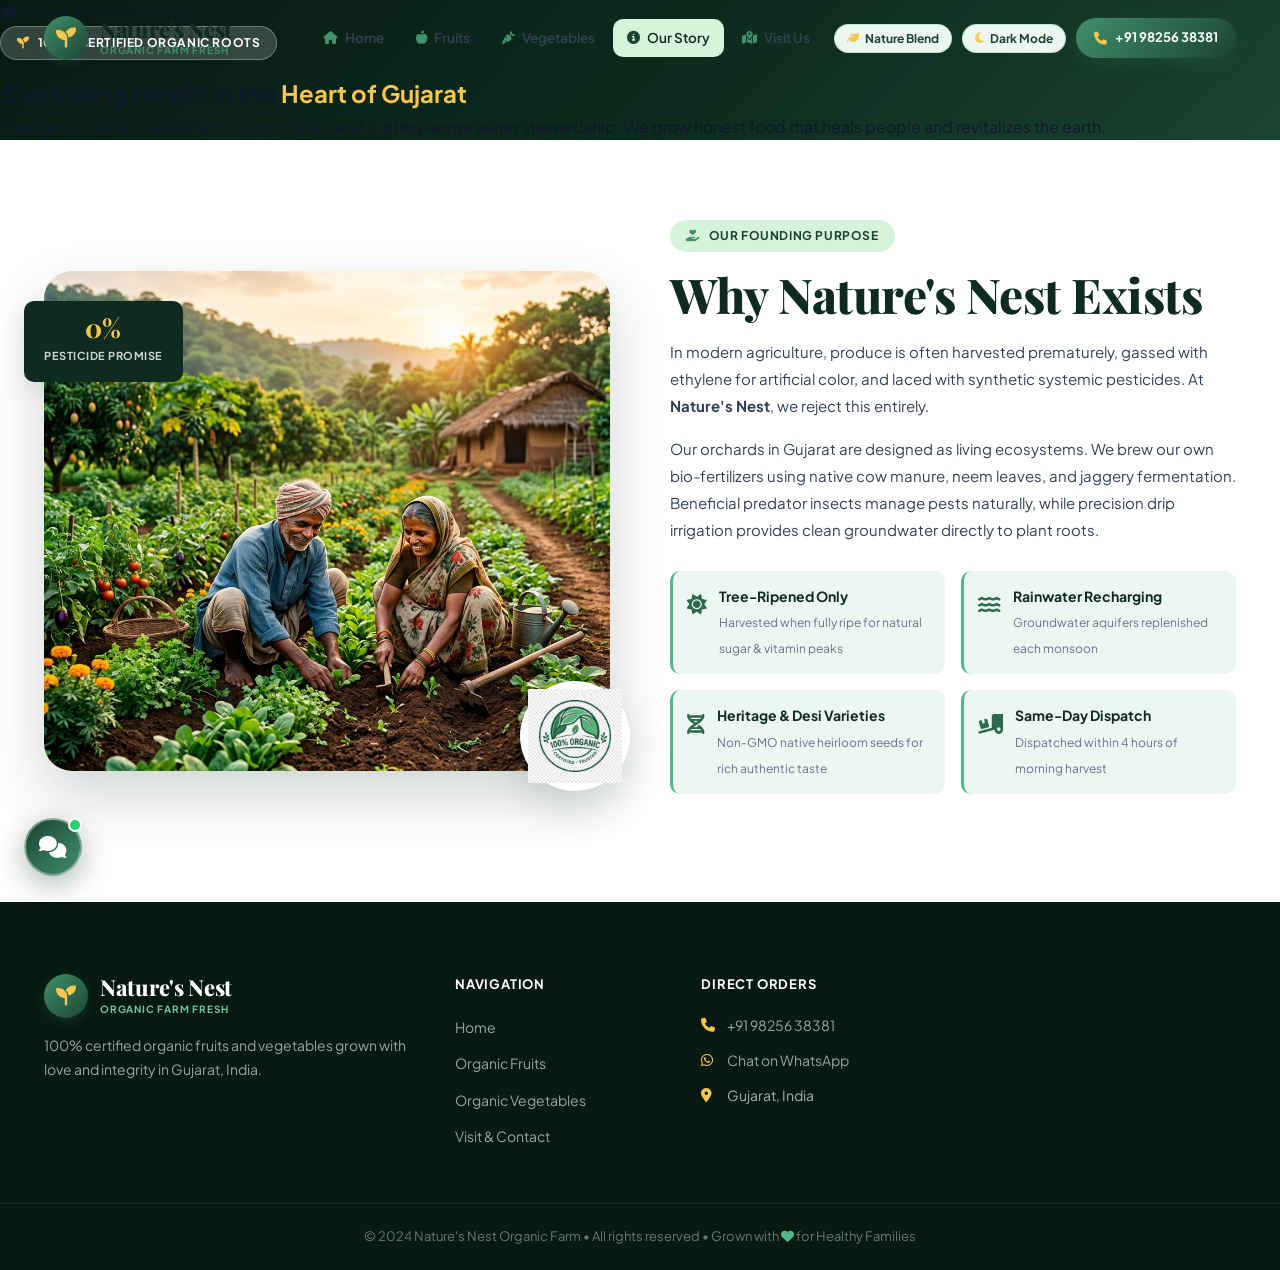
==== commit b2d019da: "feat: update phone & WhatsApp to 9825638381, add Light & Dark mode theme toggle, ensure mobile respo" ====
--- a/about.html
+++ b/about.html
@@ -1,4 +1,4 @@
-<!DOCTYPE html>
+﻿<!DOCTYPE html>
 <html lang="en">
 <head>
   <meta charset="UTF-8" />
@@ -42,8 +42,8 @@
         <a href="vegetables.html" class="nav-link"><i class="fa-solid fa-carrot"></i> Vegetables</a>
         <a href="about.html" class="nav-link active"><i class="fa-solid fa-circle-info"></i> Our Story</a>
         <a href="contact.html" class="nav-link"><i class="fa-solid fa-map-location-dot"></i> Visit Us</a>
-        <a href="tel:+918320852144" class="nav-cta">
-          <i class="fa-solid fa-phone"></i> +91 83208 52144
+        <a href="tel:+919825638381" class="nav-cta">
+          <i class="fa-solid fa-phone"></i> +91 98256 38381
         </a>
       </nav>
 
@@ -158,8 +158,8 @@
           <div class="footer-col">
             <h5>Direct Orders</h5>
             <div class="footer-contact">
-              <a href="tel:+918320852144" class="fc-item"><i class="fa-solid fa-phone"></i> +91 83208 52144</a>
-              <a href="https://wa.me/918320852144" class="fc-item" target="_blank" rel="noopener"><i class="fa-brands fa-whatsapp"></i> Chat on WhatsApp</a>
+              <a href="tel:+919825638381" class="fc-item"><i class="fa-solid fa-phone"></i> +91 98256 38381</a>
+              <a href="https://wa.me/919825638381" class="fc-item" target="_blank" rel="noopener"><i class="fa-brands fa-whatsapp"></i> Chat on WhatsApp</a>
               <span class="fc-item"><i class="fa-solid fa-location-dot"></i> Gujarat, India</span>
             </div>
           </div>
--- a/css/shared.css
+++ b/css/shared.css
@@ -92,6 +92,40 @@
   --bg-alt: #ebf5ee;
 }
 
+/* ════ LIGHT & DARK MODE OVERRIDES ════ */
+body.theme-dark {
+  --white: #121d16;
+  --bg-light: #0b120e;
+  --bg-alt: #16241c;
+  --txt-dark: #f1f5f3;
+  --txt-mid: #cbd5e1;
+  --txt-light: #94a3b8;
+  --txt-muted: #64748b;
+  --g900: #e2f1e8;
+  --g800: #52b788;
+  --g700: #74c69d;
+  --g100: #1a3325;
+  --g50:  #14241b;
+  --sh-sm: 0 2px 10px rgba(0, 0, 0, 0.45);
+  --sh-md: 0 8px 24px rgba(0, 0, 0, 0.55);
+  --sh-lg: 0 16px 40px rgba(0, 0, 0, 0.65);
+  --sh-xl: 0 24px 60px rgba(0, 0, 0, 0.75);
+  background-color: #0b120e;
+  color: #f1f5f3;
+}
+
+body.theme-dark.theme-fruits {
+  --bg-light: #160a0c;
+  --bg-alt: #221013;
+  --white: #1b0d10;
+}
+
+body.theme-dark.theme-vegetables {
+  --bg-light: #09130a;
+  --bg-alt: #102112;
+  --white: #0e1c10;
+}
+
 html {
   scroll-behavior: smooth;
   font-size: 16px;
@@ -332,8 +366,9 @@
 }
 .nav-link.active i { color: var(--g800); }
 
-/* Theme Switcher Toggle Pill */
-.theme-switch-btn {
+/* Theme Switcher Toggle Pill & Dark Mode Toggle Pill */
+.theme-switch-btn,
+.dark-mode-toggle-btn {
   display: inline-flex;
   align-items: center;
   gap: 6px;
@@ -348,11 +383,13 @@
   transition: var(--t-fast);
   margin-left: 6px;
 }
-.theme-switch-btn:hover {
+.theme-switch-btn:hover,
+.dark-mode-toggle-btn:hover {
   background: var(--g800);
   color: #fff;
 }
-.theme-switch-btn i { color: var(--gold); }
+.theme-switch-btn i,
+.dark-mode-toggle-btn i { color: var(--gold); }
 
 .nav-cta {
   background: linear-gradient(135deg, var(--g600), var(--g800));
@@ -853,3 +890,216 @@
   .floating-buttons { right: 14px; bottom: 20px; }
   .fab-btn { height: 46px; padding: 0 16px 0 12px; font-size: 13px; }
 }
+
+/* ════════════════════════════════
+   COMPREHENSIVE DARK THEME RULES
+════════════════════════════════ */
+body.theme-dark {
+  background-color: var(--bg-light);
+  color: var(--txt-dark);
+}
+
+body.theme-dark .header.scrolled {
+  background: rgba(14, 23, 17, 0.95);
+  box-shadow: 0 4px 20px rgba(0, 0, 0, 0.6);
+  border-bottom: 1px solid rgba(82, 183, 136, 0.15);
+}
+
+body.theme-dark .logo-name {
+  color: #f1f5f3;
+}
+
+body.theme-dark .nav-link {
+  color: #cbd5e1;
+}
+
+body.theme-dark .nav-link:hover,
+body.theme-dark .nav-link.active {
+  color: #74c69d;
+  background: rgba(82, 183, 136, 0.15);
+}
+
+body.theme-dark .theme-switch-btn,
+body.theme-dark .dark-mode-toggle-btn {
+  background: #17281e;
+  border-color: rgba(82, 183, 136, 0.35);
+  color: #e2e8f0;
+}
+
+body.theme-dark .theme-switch-btn:hover,
+body.theme-dark .dark-mode-toggle-btn:hover {
+  background: #2d6a4f;
+  color: #ffffff;
+}
+
+/* Mobile Nav Drawer in Dark Mode */
+@media (max-width: 768px) {
+  body.theme-dark .nav-links {
+    background: rgba(14, 23, 17, 0.98);
+    border-bottom: 1px solid rgba(82, 183, 136, 0.3);
+  }
+  .theme-switch-btn,
+  .dark-mode-toggle-btn {
+    width: 100%;
+    justify-content: center;
+    margin-left: 0;
+    padding: 10px;
+  }
+  body.theme-dark .hamburger span {
+    background: #f1f5f3;
+  }
+}
+
+/* Universal Cards & Containers Dark Mode */
+body.theme-dark .prod-card,
+body.theme-dark .feat-card,
+body.theme-dark .category-card,
+body.theme-dark .stat-box,
+body.theme-dark .why-card,
+body.theme-dark .step-card,
+body.theme-dark .story-card,
+body.theme-dark .contact-card,
+body.theme-dark .contact-form-wrap,
+body.theme-dark .map-wrap,
+body.theme-dark .detail-card,
+body.theme-dark .info-pill-item,
+body.theme-dark .nutrition-grid,
+body.theme-dark .review-card,
+body.theme-dark .faq-item,
+body.theme-dark .trust-chip,
+body.theme-dark .sec-pill,
+body.theme-dark .cat-cta {
+  background: #142219 !important;
+  border-color: rgba(82, 183, 136, 0.22) !important;
+  color: #f1f5f3 !important;
+}
+
+body.theme-dark .prod-card:hover,
+body.theme-dark .feat-card:hover {
+  border-color: #52b788 !important;
+  box-shadow: 0 16px 40px rgba(0, 0, 0, 0.6) !important;
+}
+
+body.theme-dark .prod-info h3,
+body.theme-dark .feat-info h3,
+body.theme-dark .contact-card h4,
+body.theme-dark .why-card h4,
+body.theme-dark .step-card h4,
+body.theme-dark .story-card h3,
+body.theme-dark .faq-question,
+body.theme-dark .detail-title {
+  color: #f1f5f3 !important;
+}
+
+body.theme-dark .prod-desc,
+body.theme-dark .feat-desc,
+body.theme-dark .why-card p,
+body.theme-dark .step-card p,
+body.theme-dark .story-card p,
+body.theme-dark .faq-answer,
+body.theme-dark .detail-desc {
+  color: #94a3b8 !important;
+}
+
+body.theme-dark .prod-spec-row,
+body.theme-dark .prod-footer {
+  border-color: rgba(82, 183, 136, 0.18) !important;
+}
+
+body.theme-dark .filter-bar {
+  background: #0d1510;
+  border-color: rgba(82, 183, 136, 0.2);
+}
+
+body.theme-dark .filter-label {
+  color: #cbd5e1;
+}
+
+body.theme-dark .filter-btn {
+  background: #16261d;
+  color: #94a3b8;
+  border-color: rgba(82, 183, 136, 0.15);
+}
+
+body.theme-dark .filter-btn:hover {
+  background: #1e3629;
+  color: #f1f5f3;
+}
+
+body.theme-dark .filter-btn.active {
+  background: #2d6a4f;
+  color: #ffffff;
+  border-color: #52b788;
+}
+
+body.theme-dark .products-main {
+  background: var(--bg-light);
+}
+
+body.theme-dark .featured-section {
+  background: var(--bg-alt);
+}
+
+body.theme-dark .contact-form input,
+body.theme-dark .contact-form select,
+body.theme-dark .contact-form textarea {
+  background: #0f1913 !important;
+  border-color: rgba(82, 183, 136, 0.3) !important;
+  color: #f1f5f3 !important;
+}
+
+body.theme-dark .contact-form input:focus,
+body.theme-dark .contact-form select:focus,
+body.theme-dark .contact-form textarea:focus {
+  border-color: #52b788 !important;
+  box-shadow: 0 0 0 3px rgba(82, 183, 136, 0.25) !important;
+}
+
+/* Chatbot Dark Theme Styling */
+body.theme-dark .chatbot-box {
+  background: #111a14;
+  border-color: rgba(82, 183, 136, 0.3);
+  box-shadow: 0 20px 60px rgba(0, 0, 0, 0.7);
+}
+
+body.theme-dark .chatbot-body,
+body.theme-dark .chat-messages {
+  background: #0b120e;
+}
+
+body.theme-dark .chat-bot-bubble {
+  background: #16241c;
+  color: #f1f5f3;
+  border-color: rgba(82, 183, 136, 0.2);
+}
+
+body.theme-dark .chat-bot-bubble a {
+  color: #74c69d;
+}
+
+body.theme-dark .chat-user-bubble {
+  background: #2d6a4f;
+  color: #ffffff;
+}
+
+body.theme-dark .chat-quick-btn {
+  background: #16241c;
+  border-color: rgba(82, 183, 136, 0.25);
+  color: #cbd5e1;
+}
+
+body.theme-dark .chat-quick-btn:hover {
+  background: #2d6a4f;
+  color: #ffffff;
+}
+
+body.theme-dark .chat-input-area {
+  background: #111a14;
+  border-color: rgba(82, 183, 136, 0.2);
+}
+
+body.theme-dark #chat-input-field {
+  background: #16241c;
+  border-color: rgba(82, 183, 136, 0.25);
+  color: #f1f5f3;
+}
